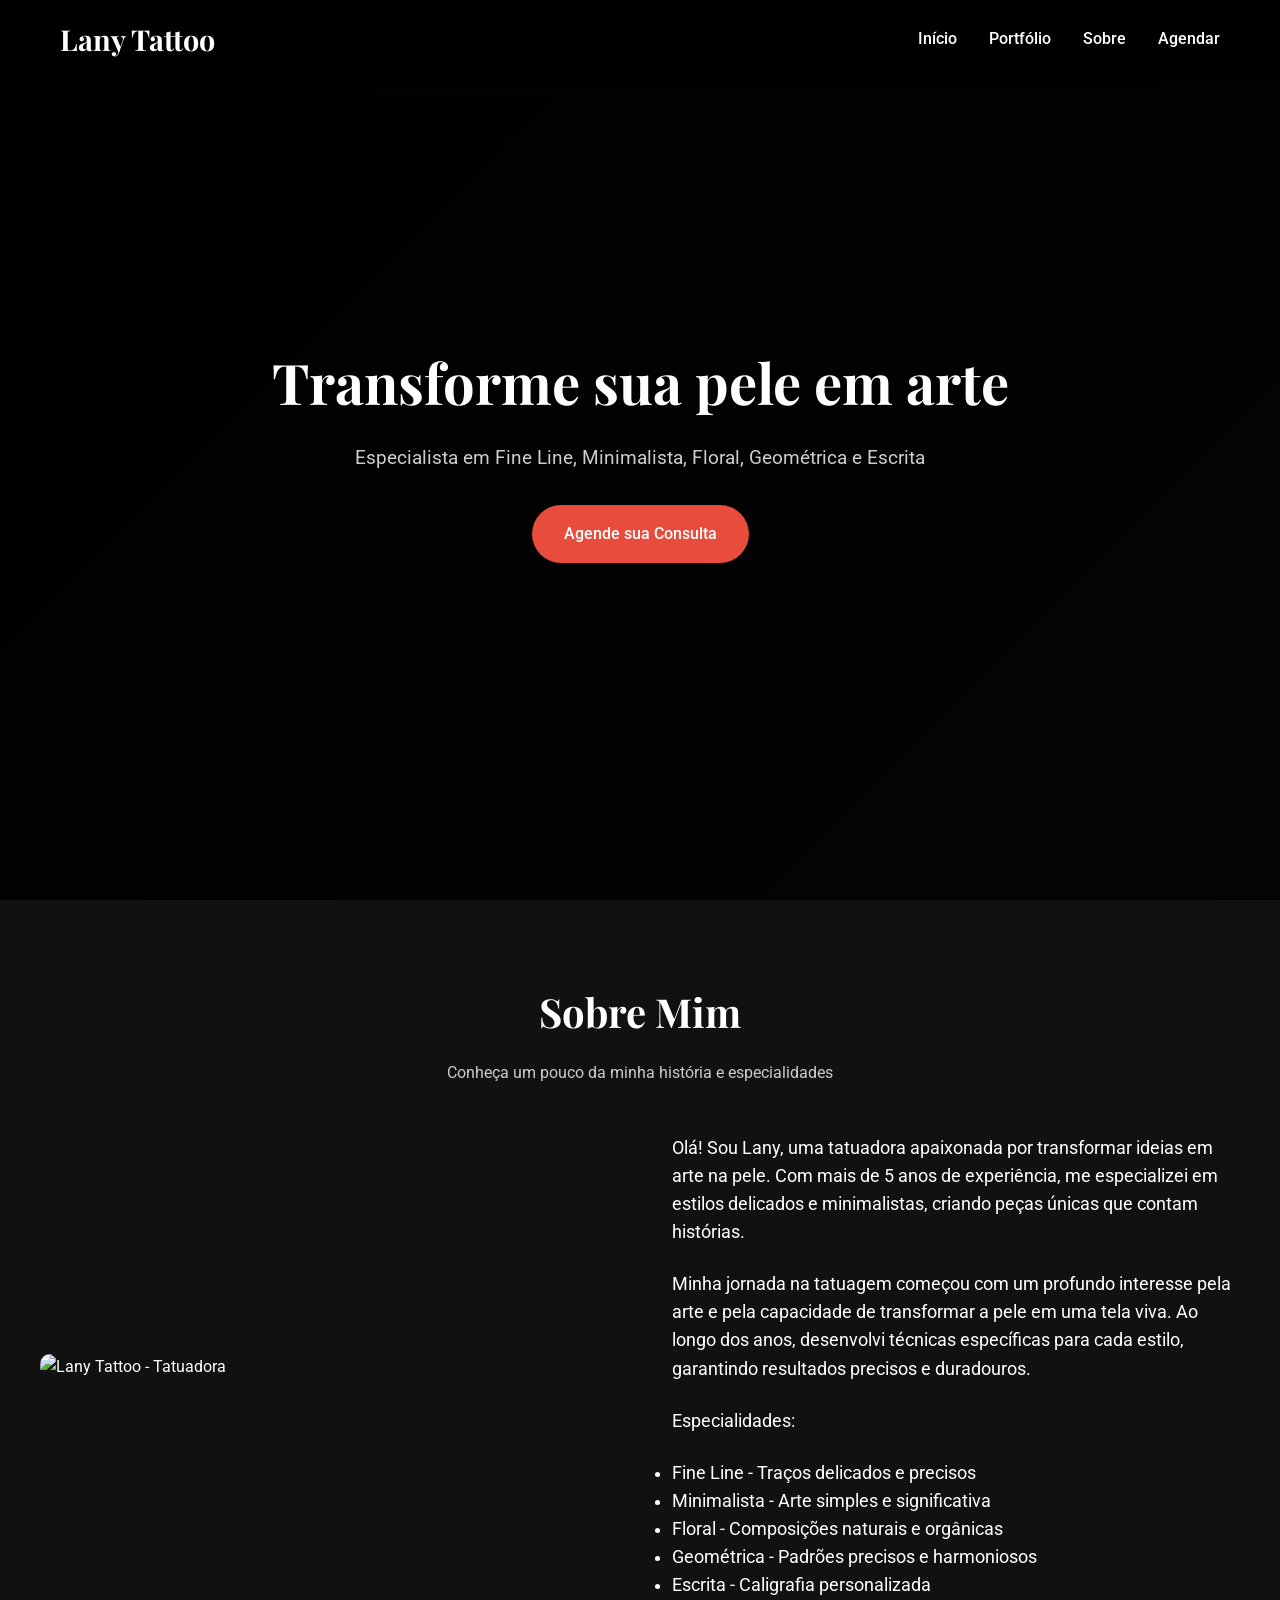
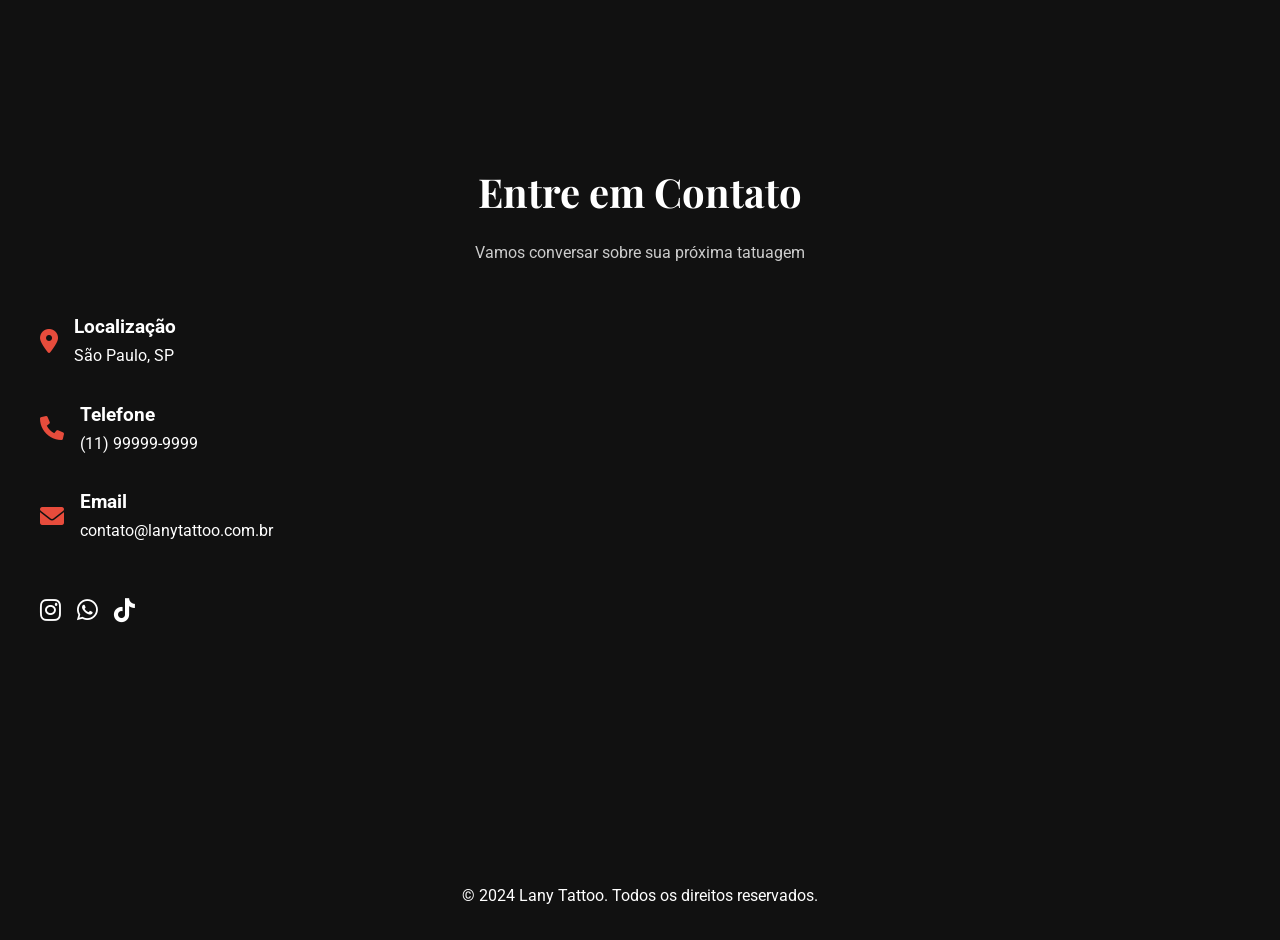
==== index.html @ 02d06cd1 "Commit inicial: Site profissional da tatuadora Lany" ====
<!DOCTYPE html>
<html lang="pt-BR">
<head>
    <meta charset="UTF-8">
    <meta name="viewport" content="width=device-width, initial-scale=1.0">
    <meta name="description" content="Lany Tattoo - Tatuadora profissional em São Paulo, especializada em Fine Line, Minimalista, Floral, Geométrica e Escrita.">
    <meta name="keywords" content="tatuagem, tatuadora, fine line, minimalista, floral, geométrica, escrita, São Paulo">
    <meta name="author" content="Lany Tattoo">
    <meta property="og:title" content="Lany Tattoo - Tatuadora Profissional">
    <meta property="og:description" content="Conheça o trabalho da Lany Tattoo, especializada em Fine Line, Minimalista, Floral, Geométrica e Escrita em São Paulo.">
    <meta property="og:image" content="https://images.unsplash.com/photo-1611501275019-9b5cda994e8d?auto=format&fit=crop&w=1200">
    <meta property="og:url" content="https://lanytattoo.com.br">
    <title>Lany Tattoo - Tatuadora Profissional</title>
    <link rel="preconnect" href="https://fonts.googleapis.com">
    <link rel="preconnect" href="https://fonts.gstatic.com" crossorigin>
    <link href="https://fonts.googleapis.com/css2?family=Playfair+Display:wght@400;700&family=Roboto:wght@300;400;700&display=swap" rel="stylesheet">
    <link rel="stylesheet" href="https://cdnjs.cloudflare.com/ajax/libs/font-awesome/6.0.0/css/all.min.css">
    <link rel="stylesheet" href="styles.css">
</head>
<body>
    <nav class="navbar">
        <div class="nav-container">
            <a href="index.html" class="logo">Lany Tattoo</a>
            <ul class="nav-links">
                <li><a href="index.html">Início</a></li>
                <li><a href="portfolio.html">Portfólio</a></li>
                <li><a href="#sobre">Sobre</a></li>
                <li><a href="agendamento.html">Agendar</a></li>
            </ul>
            <button class="mobile-menu-btn">
                <i class="fas fa-bars"></i>
            </button>
        </div>
    </nav>

    <header class="hero">
        <div class="hero-content">
            <h1>Transforme sua pele em arte</h1>
            <p>Especialista em Fine Line, Minimalista, Floral, Geométrica e Escrita</p>
            <a href="agendamento.html" class="cta-button">Agende sua Consulta</a>
        </div>
    </header>

    <section id="sobre" class="about">
        <div class="section-title">
            <h2>Sobre Mim</h2>
            <p>Conheça um pouco da minha história e especialidades</p>
        </div>
        <div class="about-content">
            <div class="about-image">
                <img src="https://images.unsplash.com/photo-1611501275019-9b5cda994e8d?auto=format&fit=crop&w=800" 
                     alt="Lany Tattoo - Tatuadora" 
                     loading="lazy">
            </div>
            <div class="about-text">
                <p>Olá! Sou Lany, uma tatuadora apaixonada por transformar ideias em arte na pele. Com mais de 5 anos de experiência, me especializei em estilos delicados e minimalistas, criando peças únicas que contam histórias.</p>
                <p>Minha jornada na tatuagem começou com um profundo interesse pela arte e pela capacidade de transformar a pele em uma tela viva. Ao longo dos anos, desenvolvi técnicas específicas para cada estilo, garantindo resultados precisos e duradouros.</p>
                <p>Especialidades:</p>
                <ul>
                    <li>Fine Line - Traços delicados e precisos</li>
                    <li>Minimalista - Arte simples e significativa</li>
                    <li>Floral - Composições naturais e orgânicas</li>
                    <li>Geométrica - Padrões precisos e harmoniosos</li>
                    <li>Escrita - Caligrafia personalizada</li>
                </ul>
            </div>
        </div>
    </section>

    <section class="contact">
        <div class="section-title">
            <h2>Entre em Contato</h2>
            <p>Vamos conversar sobre sua próxima tatuagem</p>
        </div>
        <div class="contact-content">
            <div class="contact-info">
                <div class="contact-item">
                    <i class="fas fa-map-marker-alt"></i>
                    <div>
                        <h3>Localização</h3>
                        <p>São Paulo, SP</p>
                    </div>
                </div>
                <div class="contact-item">
                    <i class="fas fa-phone"></i>
                    <div>
                        <h3>Telefone</h3>
                        <p>(11) 99999-9999</p>
                    </div>
                </div>
                <div class="contact-item">
                    <i class="fas fa-envelope"></i>
                    <div>
                        <h3>Email</h3>
                        <p>contato@lanytattoo.com.br</p>
                    </div>
                </div>
                <div class="social-links">
                    <a href="#" target="_blank" rel="noopener noreferrer">
                        <i class="fab fa-instagram"></i>
                    </a>
                    <a href="#" target="_blank" rel="noopener noreferrer">
                        <i class="fab fa-whatsapp"></i>
                    </a>
                    <a href="#" target="_blank" rel="noopener noreferrer">
                        <i class="fab fa-tiktok"></i>
                    </a>
                </div>
            </div>
            <div class="contact-map">
                <iframe 
                    src="https://www.google.com/maps/embed?pb=!1m18!1m12!1m3!1d3657.197577494987!2d-46.6522777!3d-23.5505199!2m3!1f0!2f0!3f0!3m2!1i1024!2i768!4f13.1!3m3!1m2!1s0x0%3A0x0!2zMjPCsDMzJzAxLjkiUyA0NsKwMzknMDguMiJX!5e0!3m2!1spt-BR!2sbr!4v1625767890123!5m2!1spt-BR!2sbr" 
                    width="100%" 
                    height="450" 
                    style="border:0;" 
                    allowfullscreen="" 
                    loading="lazy">
                </iframe>
            </div>
        </div>
    </section>

    <footer>
        <div class="container">
            <p>&copy; 2024 Lany Tattoo. Todos os direitos reservados.</p>
        </div>
    </footer>

    <script src="script.js"></script>
</body>
</html>
---- styles.css ----
/* Variáveis CSS */
:root {
    --primary-color: #2c3e50;
    --secondary-color: #e74c3c;
    --text-color: #fff;
    --light-text: #ccc;
    --background: #000;
    --section-bg: #111;
    --transition: all 0.3s ease;
}

* {
    margin: 0;
    padding: 0;
    box-sizing: border-box;
}

html {
    scroll-behavior: smooth;
    -webkit-text-size-adjust: 100%;
}

body {
    font-family: 'Roboto', sans-serif;
    line-height: 1.6;
    color: var(--text-color);
    background: linear-gradient(135deg, #000000 0%, #1a1a1a 100%);
    min-height: 100vh;
}

.container {
    max-width: 1200px;
    margin: 0 auto;
    padding: 0 20px;
}

/* Navegação */
.navbar {
    position: fixed;
    top: 0;
    left: 0;
    width: 100%;
    background: rgba(0, 0, 0, 0.95);
    box-shadow: 0 2px 10px rgba(0, 0, 0, 0.3);
    z-index: 1000;
}

.nav-container {
    max-width: 1200px;
    margin: 0 auto;
    padding: 1rem 20px;
    display: flex;
    justify-content: space-between;
    align-items: center;
}

.logo {
    font-family: 'Playfair Display', serif;
    font-size: 1.8rem;
    color: var(--text-color);
    text-decoration: none;
    font-weight: 700;
}

.nav-links {
    display: flex;
    gap: 2rem;
    list-style: none;
}

.nav-links a {
    color: var(--text-color);
    text-decoration: none;
    font-weight: 500;
    transition: var(--transition);
    position: relative;
}

.nav-links a::after {
    content: '';
    position: absolute;
    bottom: -5px;
    left: 0;
    width: 0;
    height: 2px;
    background: var(--secondary-color);
    transition: var(--transition);
}

.nav-links a:hover::after {
    width: 100%;
}

.mobile-menu-btn {
    display: none;
    background: none;
    border: none;
    font-size: 1.5rem;
    color: var(--text-color);
    cursor: pointer;
}

/* Hero Section */
.hero {
    height: 100vh;
    background: linear-gradient(rgba(0, 0, 0, 0.7), rgba(0, 0, 0, 0.7)),
                url('https://images.unsplash.com/photo-1611501275019-9b5cda994e8d?auto=format&fit=crop&w=1200');
    background-size: cover;
    background-position: center;
    display: flex;
    align-items: center;
    justify-content: center;
    text-align: center;
    color: var(--text-color);
    padding: 0 20px;
}

.hero-content {
    max-width: 800px;
}

.hero h1 {
    font-family: 'Playfair Display', serif;
    font-size: 3.5rem;
    margin-bottom: 1rem;
}

.hero p {
    font-size: 1.2rem;
    margin-bottom: 2rem;
    color: var(--light-text);
}

/* Botões */
.cta-button {
    display: inline-block;
    padding: 1rem 2rem;
    background: var(--secondary-color);
    color: var(--text-color);
    text-decoration: none;
    border-radius: 30px;
    transition: var(--transition);
    font-weight: 500;
}

.cta-button:hover {
    background: #c0392b;
    transform: translateY(-2px);
}

/* Seções */
section {
    padding: 5rem 20px;
    background: var(--section-bg);
}

.section-title {
    text-align: center;
    margin-bottom: 3rem;
}

.section-title h2 {
    font-family: 'Playfair Display', serif;
    font-size: 2.5rem;
    color: var(--text-color);
    margin-bottom: 1rem;
}

.section-title p {
    color: var(--light-text);
    max-width: 600px;
    margin: 0 auto;
}

/* Sobre */
.about {
    background: var(--section-bg);
}

.about-content {
    max-width: 1200px;
    margin: 0 auto;
    display: grid;
    grid-template-columns: 1fr 1fr;
    gap: 4rem;
    align-items: center;
}

.about-image {
    position: relative;
    border-radius: 10px;
    overflow: hidden;
}

.about-image img {
    width: 100%;
    height: auto;
    display: block;
}

.about-text {
    font-size: 1.1rem;
    color: var(--text-color);
}

.about-text p {
    margin-bottom: 1.5rem;
}

/* Contato */
.contact {
    background: var(--section-bg);
}

.contact-content {
    max-width: 1200px;
    margin: 0 auto;
    display: grid;
    grid-template-columns: 1fr 1fr;
    gap: 4rem;
}

.contact-info {
    display: flex;
    flex-direction: column;
    gap: 2rem;
}

.contact-item {
    display: flex;
    align-items: center;
    gap: 1rem;
}

.contact-item i {
    font-size: 1.5rem;
    color: var(--secondary-color);
}

.social-links {
    display: flex;
    gap: 1rem;
    margin-top: 1rem;
}

.social-links a {
    color: var(--text-color);
    font-size: 1.5rem;
    transition: var(--transition);
}

.social-links a:hover {
    color: var(--secondary-color);
    transform: translateY(-3px);
}

/* Footer */
footer {
    background: var(--section-bg);
    color: var(--text-color);
    text-align: center;
    padding: 2rem 20px;
}

/* Responsividade */
@media (max-width: 768px) {
    .mobile-menu-btn {
        display: block;
    }

    .nav-links {
        position: fixed;
        top: 70px;
        left: 0;
        width: 100%;
        background: var(--section-bg);
        flex-direction: column;
        padding: 2rem;
        text-align: center;
        transform: translateY(-100%);
        opacity: 0;
        transition: var(--transition);
        box-shadow: 0 2px 10px rgba(0, 0, 0, 0.3);
    }

    .nav-links.active {
        transform: translateY(0);
        opacity: 1;
    }

    .hero h1 {
        font-size: 2.5rem;
    }

    .hero p {
        font-size: 1rem;
    }

    .about-content,
    .contact-content {
        grid-template-columns: 1fr;
        gap: 2rem;
    }

    .section-title h2 {
        font-size: 2rem;
    }
}

@media (max-width: 480px) {
    .hero h1 {
        font-size: 2rem;
    }

    .cta-button {
        padding: 0.8rem 1.5rem;
    }

    section {
        padding: 3rem 20px;
    }
}

/* Animações */
@keyframes fadeIn {
    from {
        opacity: 0;
        transform: translateY(20px);
    }
    to {
        opacity: 1;
        transform: translateY(0);
    }
}

.fade-in {
    animation: fadeIn 0.5s ease-out forwards;
}
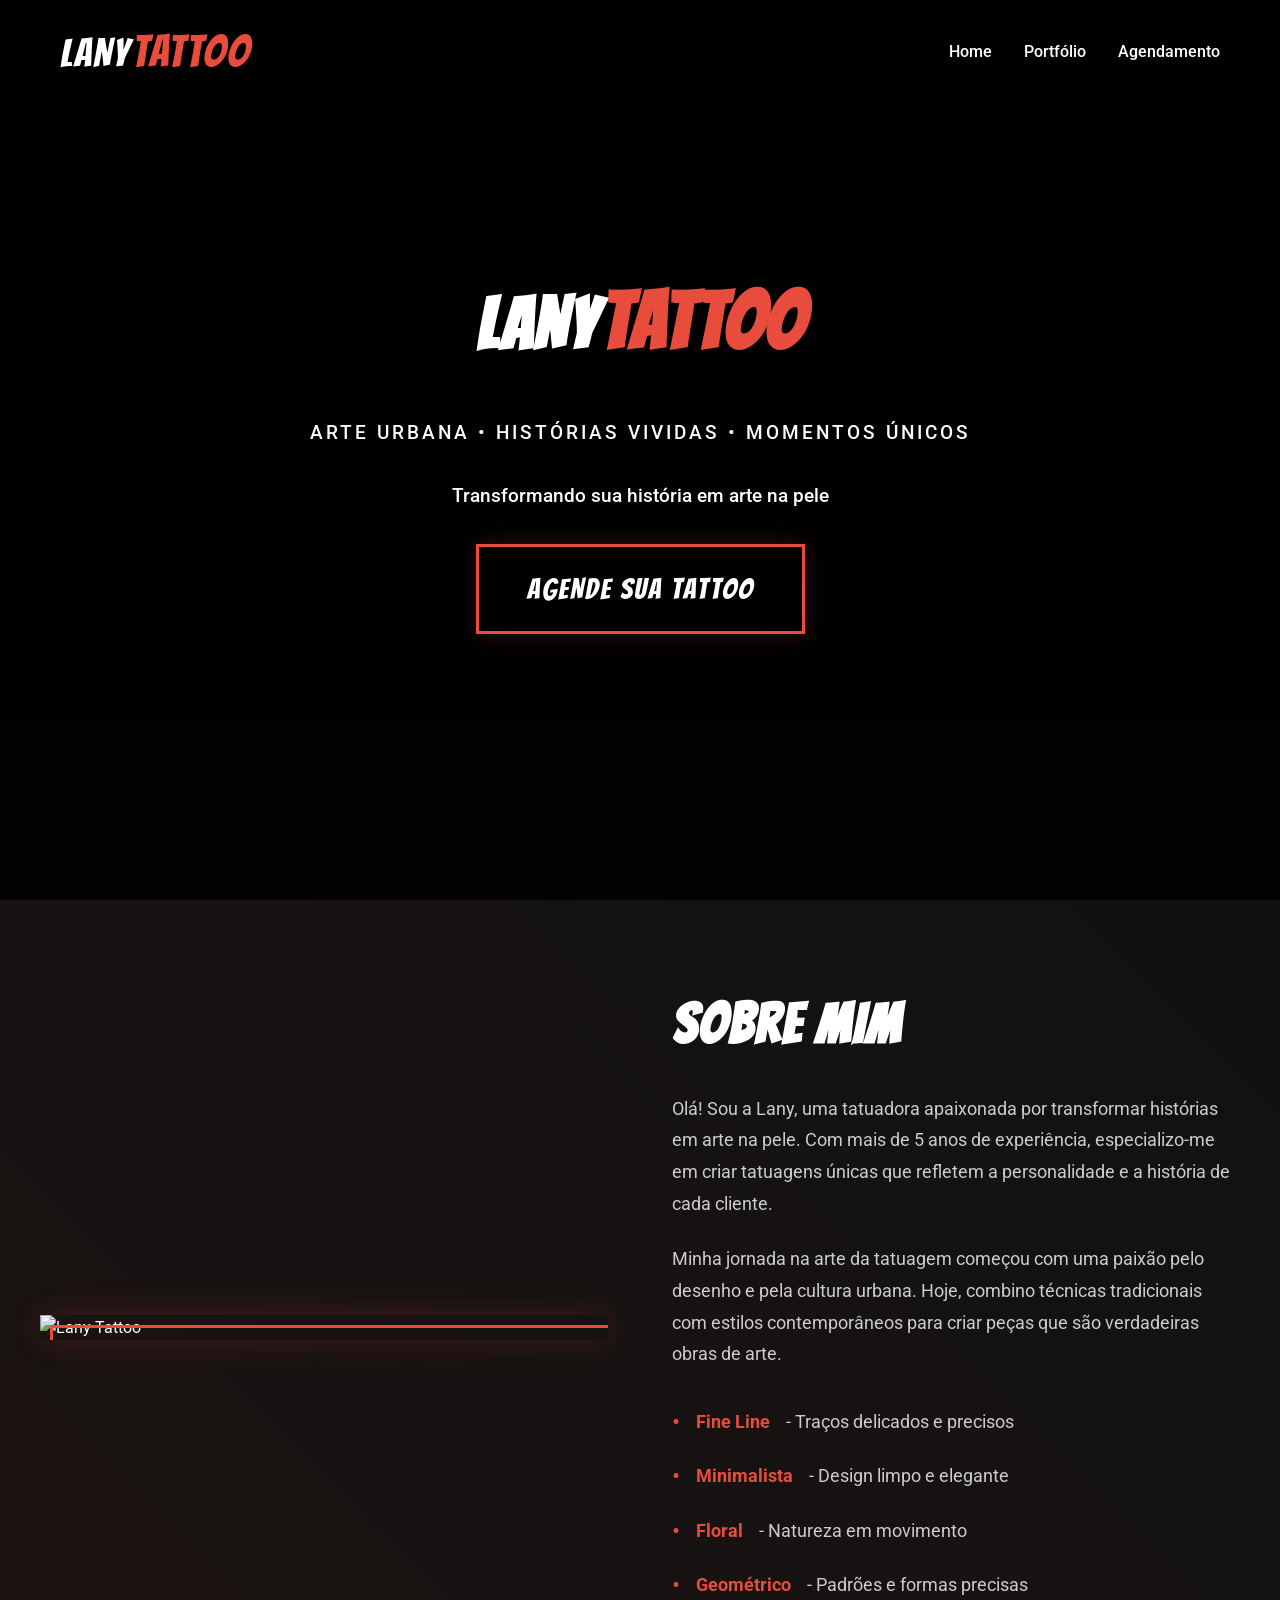
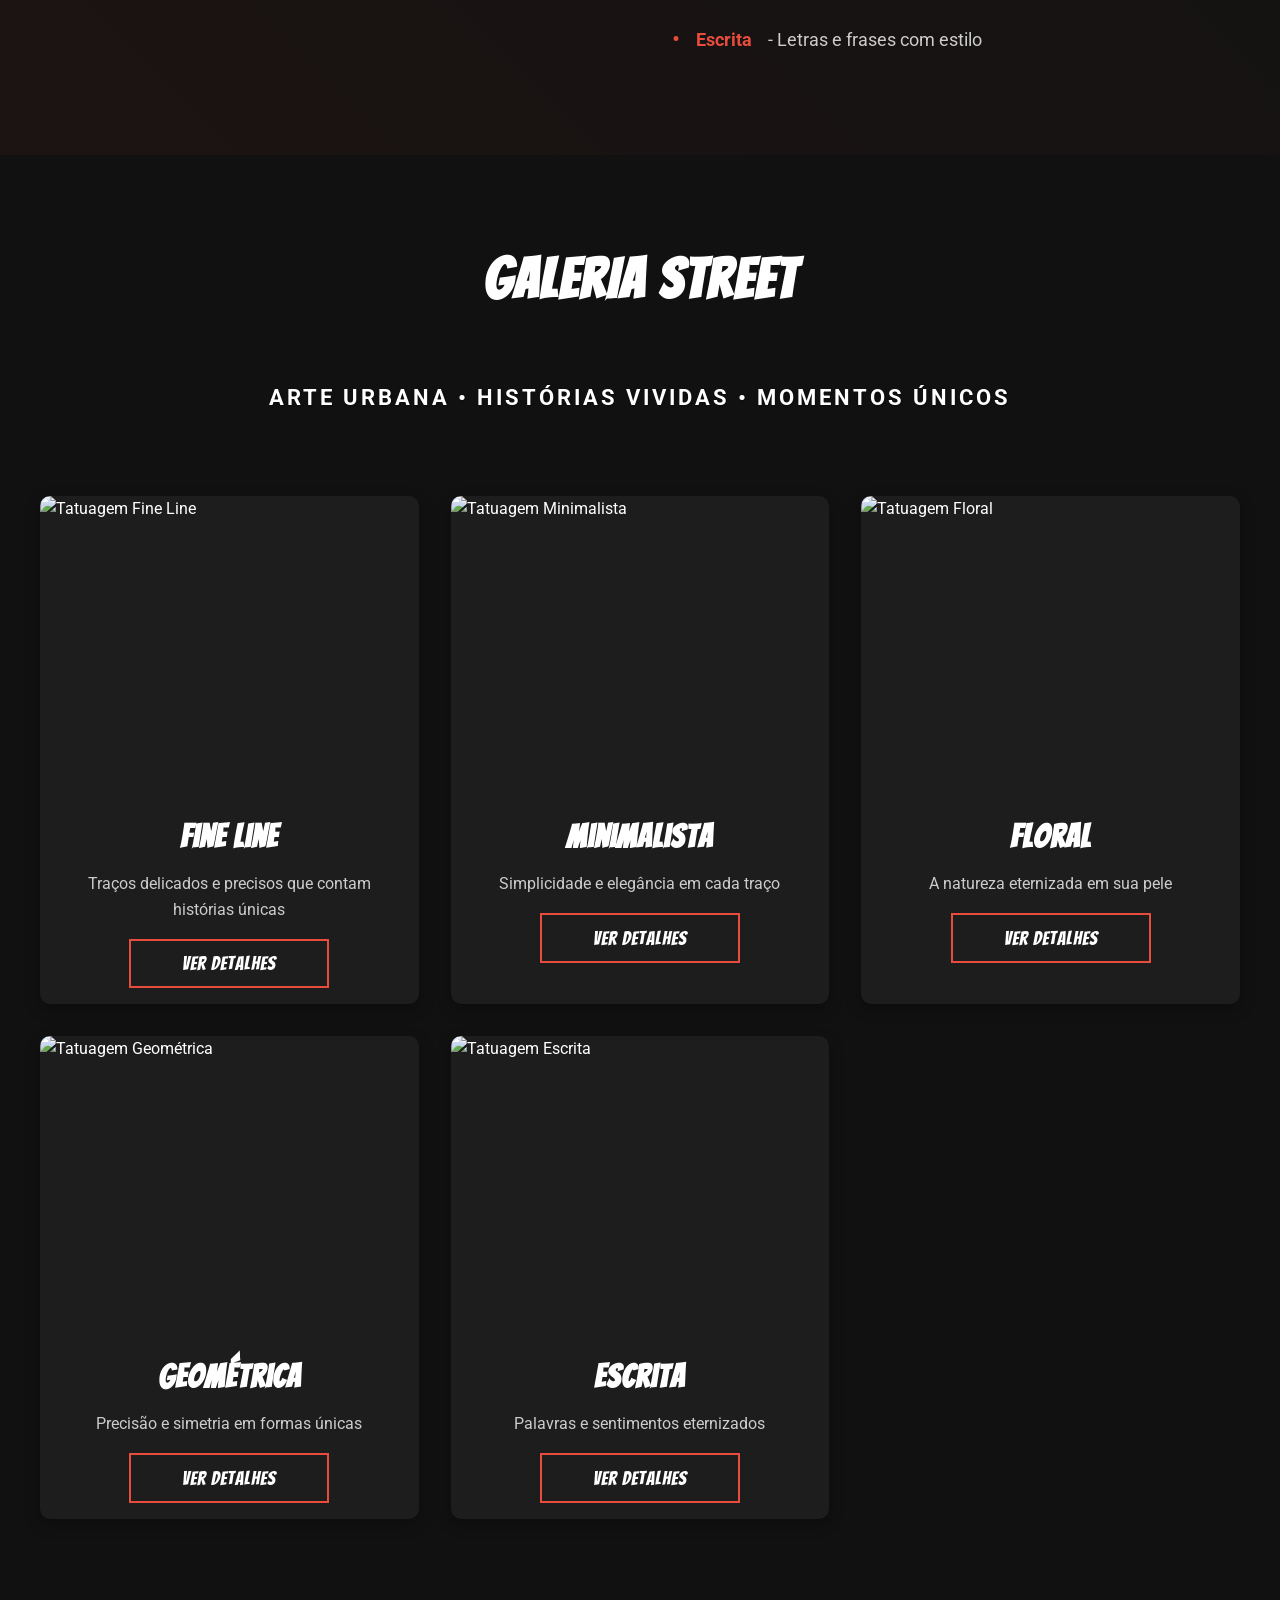
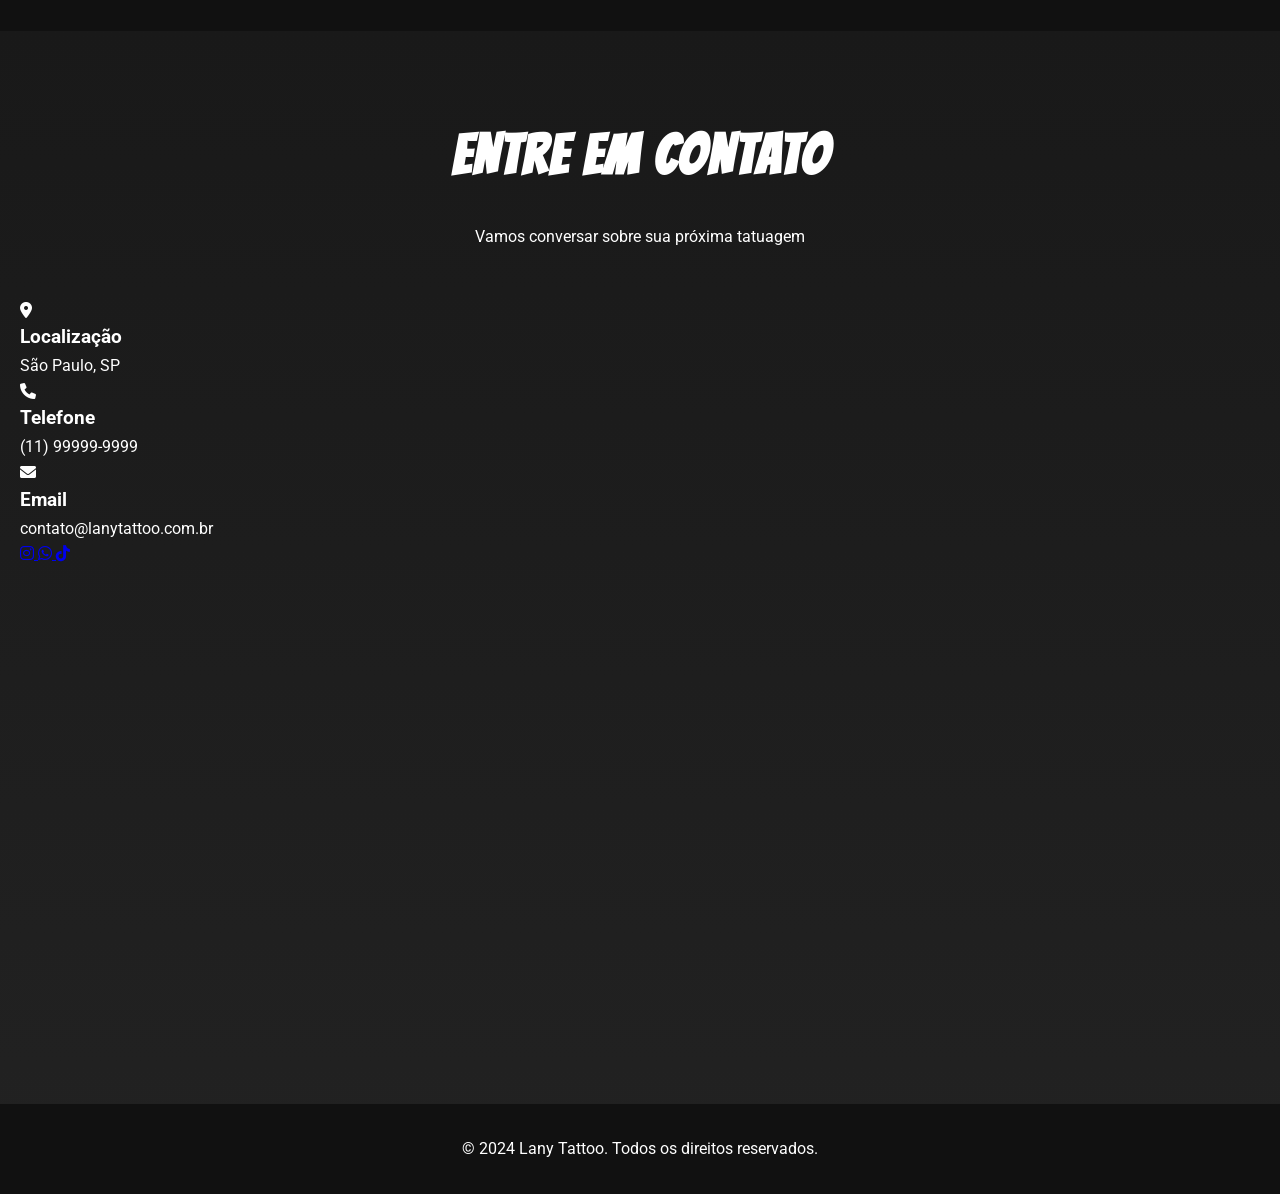
==== commit 6812d887: "feat: Melhorias na responsividade e otimização para dispositivos móveis" ====
--- a/index.html
+++ b/index.html
@@ -8,61 +8,293 @@
     <meta name="author" content="Lany Tattoo">
     <meta property="og:title" content="Lany Tattoo - Tatuadora Profissional">
     <meta property="og:description" content="Conheça o trabalho da Lany Tattoo, especializada em Fine Line, Minimalista, Floral, Geométrica e Escrita em São Paulo.">
-    <meta property="og:image" content="https://images.unsplash.com/photo-1611501275019-9b5cda994e8d?auto=format&fit=crop&w=1200">
+    <meta property="og:image" content="foto+lany.jpg">
     <meta property="og:url" content="https://lanytattoo.com.br">
-    <title>Lany Tattoo - Tatuadora Profissional</title>
-    <link rel="preconnect" href="https://fonts.googleapis.com">
-    <link rel="preconnect" href="https://fonts.gstatic.com" crossorigin>
-    <link href="https://fonts.googleapis.com/css2?family=Playfair+Display:wght@400;700&family=Roboto:wght@300;400;700&display=swap" rel="stylesheet">
+    <title>Lany Tattoo</title>
+    <link rel="stylesheet" href="styles.css">
+    <link href="https://fonts.googleapis.com/css2?family=Bangers&family=Roboto:wght@300;400;500;700&display=swap" rel="stylesheet">
     <link rel="stylesheet" href="https://cdnjs.cloudflare.com/ajax/libs/font-awesome/6.0.0/css/all.min.css">
-    <link rel="stylesheet" href="styles.css">
 </head>
 <body>
     <nav class="navbar">
         <div class="nav-container">
-            <a href="index.html" class="logo">Lany Tattoo</a>
-            <ul class="nav-links">
-                <li><a href="index.html">Início</a></li>
-                <li><a href="portfolio.html">Portfólio</a></li>
-                <li><a href="#sobre">Sobre</a></li>
-                <li><a href="agendamento.html">Agendar</a></li>
-            </ul>
+            <a href="index.html" class="logo">LANY<span>TATTOO</span></a>
             <button class="mobile-menu-btn">
                 <i class="fas fa-bars"></i>
             </button>
+            <ul class="nav-links">
+                <li><a href="index.html">Home</a></li>
+                <li><a href="portfolio.html">Portfólio</a></li>
+                <li><a href="agendamento.html">Agendamento</a></li>
+            </ul>
         </div>
     </nav>
 
-    <header class="hero">
+    <section class="hero">
         <div class="hero-content">
-            <h1>Transforme sua pele em arte</h1>
-            <p>Especialista em Fine Line, Minimalista, Floral, Geométrica e Escrita</p>
-            <a href="agendamento.html" class="cta-button">Agende sua Consulta</a>
-        </div>
-    </header>
-
-    <section id="sobre" class="about">
-        <div class="section-title">
-            <h2>Sobre Mim</h2>
-            <p>Conheça um pouco da minha história e especialidades</p>
-        </div>
+            <h1>LANY<span>TATTOO</span></h1>
+            <p class="tagline">ARTE URBANA • HISTÓRIAS VIVIDAS • MOMENTOS ÚNICOS</p>
+            <p>Transformando sua história em arte na pele</p>
+            <a href="agendamento.html" class="cta-button">AGENDE SUA TATTOO</a>
+        </div>
+    </section>
+
+    <section class="about">
         <div class="about-content">
             <div class="about-image">
-                <img src="https://images.unsplash.com/photo-1611501275019-9b5cda994e8d?auto=format&fit=crop&w=800" 
-                     alt="Lany Tattoo - Tatuadora" 
-                     loading="lazy">
+                <img src="images/header/foto-lany.jpg" alt="Lany Tattoo">
             </div>
             <div class="about-text">
-                <p>Olá! Sou Lany, uma tatuadora apaixonada por transformar ideias em arte na pele. Com mais de 5 anos de experiência, me especializei em estilos delicados e minimalistas, criando peças únicas que contam histórias.</p>
-                <p>Minha jornada na tatuagem começou com um profundo interesse pela arte e pela capacidade de transformar a pele em uma tela viva. Ao longo dos anos, desenvolvi técnicas específicas para cada estilo, garantindo resultados precisos e duradouros.</p>
-                <p>Especialidades:</p>
+                <h2>Sobre Mim</h2>
+                <p>Olá! Sou a Lany, uma tatuadora apaixonada por transformar histórias em arte na pele. Com mais de 5 anos de experiência, especializo-me em criar tatuagens únicas que refletem a personalidade e a história de cada cliente.</p>
+                <p>Minha jornada na arte da tatuagem começou com uma paixão pelo desenho e pela cultura urbana. Hoje, combino técnicas tradicionais com estilos contemporâneos para criar peças que são verdadeiras obras de arte.</p>
                 <ul>
-                    <li>Fine Line - Traços delicados e precisos</li>
-                    <li>Minimalista - Arte simples e significativa</li>
-                    <li>Floral - Composições naturais e orgânicas</li>
-                    <li>Geométrica - Padrões precisos e harmoniosos</li>
-                    <li>Escrita - Caligrafia personalizada</li>
+                    <li><strong>Fine Line</strong> - Traços delicados e precisos</li>
+                    <li><strong>Minimalista</strong> - Design limpo e elegante</li>
+                    <li><strong>Floral</strong> - Natureza em movimento</li>
+                    <li><strong>Geométrico</strong> - Padrões e formas precisas</li>
+                    <li><strong>Escrita</strong> - Letras e frases com estilo</li>
                 </ul>
+            </div>
+        </div>
+    </section>
+
+    <section class="photo-gallery">
+        <div class="section-title">
+            <h2>GALERIA STREET</h2>
+            <p class="tagline">ARTE URBANA • HISTÓRIAS VIVIDAS • MOMENTOS ÚNICOS</p>
+        </div>
+        <div class="gallery-container">
+            <div class="gallery-card">
+                <div class="card-image">
+                    <img src="images/header/IMG_1313.JPG" alt="Tatuagem Fine Line" loading="lazy">
+                </div>
+                <div class="card-content">
+                    <h3>Fine Line</h3>
+                    <p>Traços delicados e precisos que contam histórias únicas</p>
+                    <button class="details-btn" type="button" data-id="1" aria-label="Ver detalhes da tatuagem Fine Line">Ver Detalhes</button>
+                </div>
+                <div class="card-details">
+                    <button class="close-details" type="button" aria-label="Fechar detalhes">&times;</button>
+                    <div class="details-section">
+                        <h4>Informações Técnicas</h4>
+                        <ul>
+                            <li><i class="fas fa-clock" aria-hidden="true"></i> Duração: 2-3 horas</li>
+                            <li><i class="fas fa-ruler" aria-hidden="true"></i> Tamanho: 15cm</li>
+                            <li><i class="fas fa-map-marker-alt" aria-hidden="true"></i> Local: Braço</li>
+                            <li><i class="fas fa-paint-brush" aria-hidden="true"></i> Estilo: Fine Line</li>
+                        </ul>
+                    </div>
+                    <div class="details-section">
+                        <h4>Cuidados Pós-Tatuagem</h4>
+                        <ul>
+                            <li><i class="fas fa-shower" aria-hidden="true"></i> Lavar 3x ao dia com sabonete neutro</li>
+                            <li><i class="fas fa-sun" aria-hidden="true"></i> Evitar exposição solar por 30 dias</li>
+                            <li><i class="fas fa-swimming-pool" aria-hidden="true"></i> Não nadar por 15 dias</li>
+                            <li><i class="fas fa-hand" aria-hidden="true"></i> Não coçar ou arrancar casquinhas</li>
+                        </ul>
+                    </div>
+                    <div class="details-section">
+                        <h4>Processo de Cicatrização</h4>
+                        <ul>
+                            <li><i class="fas fa-calendar-day" aria-hidden="true"></i> Dias 1-3: Vermelhidão e inchaço</li>
+                            <li><i class="fas fa-calendar-week" aria-hidden="true"></i> Dias 4-7: Formação de casquinhas</li>
+                            <li><i class="fas fa-calendar-alt" aria-hidden="true"></i> Dias 8-14: Descamação</li>
+                            <li><i class="fas fa-calendar-check" aria-hidden="true"></i> Dias 15-30: Cicatrização completa</li>
+                        </ul>
+                    </div>
+                </div>
+            </div>
+            <div class="gallery-card">
+                <div class="card-image">
+                    <img src="images/header/IMG_5546.JPG" alt="Tatuagem Minimalista">
+                </div>
+                <div class="card-content">
+                    <h3>Minimalista</h3>
+                    <p>Simplicidade e elegância em cada traço</p>
+                    <button class="details-btn" data-id="2">Ver Detalhes</button>
+                </div>
+                <div class="card-details">
+                    <button class="close-details">&times;</button>
+                    <div class="details-section">
+                        <h4>Informações Técnicas</h4>
+                        <ul>
+                            <li><i class="fas fa-clock"></i> Duração: 1-2 horas</li>
+                            <li><i class="fas fa-ruler"></i> Tamanho: 10cm</li>
+                            <li><i class="fas fa-map-marker-alt"></i> Local: Pulso</li>
+                            <li><i class="fas fa-paint-brush"></i> Estilo: Minimalista</li>
+                        </ul>
+                    </div>
+                    <div class="details-section">
+                        <h4>Cuidados Pós-Tatuagem</h4>
+                        <ul>
+                            <li><i class="fas fa-shower"></i> Lavar 3x ao dia com sabonete neutro</li>
+                            <li><i class="fas fa-sun"></i> Evitar exposição solar por 30 dias</li>
+                            <li><i class="fas fa-swimming-pool"></i> Não nadar por 15 dias</li>
+                            <li><i class="fas fa-hand"></i> Não coçar ou arrancar casquinhas</li>
+                        </ul>
+                    </div>
+                    <div class="details-section">
+                        <h4>Processo de Cicatrização</h4>
+                        <ul>
+                            <li><i class="fas fa-calendar-day"></i> Dias 1-3: Vermelhidão e inchaço</li>
+                            <li><i class="fas fa-calendar-week"></i> Dias 4-7: Formação de casquinhas</li>
+                            <li><i class="fas fa-calendar-alt"></i> Dias 8-14: Descamação</li>
+                            <li><i class="fas fa-calendar-check"></i> Dias 15-30: Cicatrização completa</li>
+                        </ul>
+                    </div>
+                </div>
+            </div>
+            <div class="gallery-card">
+                <div class="card-image">
+                    <img src="images/header/IMG_9864.JPG" alt="Tatuagem Floral">
+                </div>
+                <div class="card-content">
+                    <h3>Floral</h3>
+                    <p>A natureza eternizada em sua pele</p>
+                    <button class="details-btn" data-id="3">Ver Detalhes</button>
+                </div>
+                <div class="card-details">
+                    <button class="close-details">&times;</button>
+                    <div class="details-section">
+                        <h4>Informações Técnicas</h4>
+                        <ul>
+                            <li><i class="fas fa-clock"></i> Duração: 3-4 horas</li>
+                            <li><i class="fas fa-ruler"></i> Tamanho: 20cm</li>
+                            <li><i class="fas fa-map-marker-alt"></i> Local: Costela</li>
+                            <li><i class="fas fa-paint-brush"></i> Estilo: Floral</li>
+                        </ul>
+                    </div>
+                    <div class="details-section">
+                        <h4>Cuidados Pós-Tatuagem</h4>
+                        <ul>
+                            <li><i class="fas fa-shower"></i> Lavar 3x ao dia com sabonete neutro</li>
+                            <li><i class="fas fa-sun"></i> Evitar exposição solar por 30 dias</li>
+                            <li><i class="fas fa-swimming-pool"></i> Não nadar por 15 dias</li>
+                            <li><i class="fas fa-hand"></i> Não coçar ou arrancar casquinhas</li>
+                        </ul>
+                    </div>
+                    <div class="details-section">
+                        <h4>Processo de Cicatrização</h4>
+                        <ul>
+                            <li><i class="fas fa-calendar-day"></i> Dias 1-3: Vermelhidão e inchaço</li>
+                            <li><i class="fas fa-calendar-week"></i> Dias 4-7: Formação de casquinhas</li>
+                            <li><i class="fas fa-calendar-alt"></i> Dias 8-14: Descamação</li>
+                            <li><i class="fas fa-calendar-check"></i> Dias 15-30: Cicatrização completa</li>
+                        </ul>
+                    </div>
+                </div>
+            </div>
+            <div class="gallery-card">
+                <div class="card-image">
+                    <img src="images/header/IMG_5506.JPG" alt="Tatuagem Geométrica">
+                </div>
+                <div class="card-content">
+                    <h3>Geométrica</h3>
+                    <p>Precisão e simetria em formas únicas</p>
+                    <button class="details-btn" data-id="4">Ver Detalhes</button>
+                </div>
+                <div class="card-details">
+                    <button class="close-details">&times;</button>
+                    <div class="details-section">
+                        <h4>Informações Técnicas</h4>
+                        <ul>
+                            <li><i class="fas fa-clock"></i> Duração: 2-3 horas</li>
+                            <li><i class="fas fa-ruler"></i> Tamanho: 12cm</li>
+                            <li><i class="fas fa-map-marker-alt"></i> Local: Antebraço</li>
+                            <li><i class="fas fa-paint-brush"></i> Estilo: Geométrico</li>
+                        </ul>
+                    </div>
+                    <div class="details-section">
+                        <h4>Cuidados Pós-Tatuagem</h4>
+                        <ul>
+                            <li><i class="fas fa-shower"></i> Lavar 3x ao dia com sabonete neutro</li>
+                            <li><i class="fas fa-sun"></i> Evitar exposição solar por 30 dias</li>
+                            <li><i class="fas fa-swimming-pool"></i> Não nadar por 15 dias</li>
+                            <li><i class="fas fa-hand"></i> Não coçar ou arrancar casquinhas</li>
+                        </ul>
+                    </div>
+                    <div class="details-section">
+                        <h4>Processo de Cicatrização</h4>
+                        <ul>
+                            <li><i class="fas fa-calendar-day"></i> Dias 1-3: Vermelhidão e inchaço</li>
+                            <li><i class="fas fa-calendar-week"></i> Dias 4-7: Formação de casquinhas</li>
+                            <li><i class="fas fa-calendar-alt"></i> Dias 8-14: Descamação</li>
+                            <li><i class="fas fa-calendar-check"></i> Dias 15-30: Cicatrização completa</li>
+                        </ul>
+                    </div>
+                </div>
+            </div>
+            <div class="gallery-card">
+                <div class="card-image">
+                    <img src="images/header/IMG_5028.JPG" alt="Tatuagem Escrita">
+                </div>
+                <div class="card-content">
+                    <h3>Escrita</h3>
+                    <p>Palavras e sentimentos eternizados</p>
+                    <button class="details-btn" data-id="5">Ver Detalhes</button>
+                </div>
+                <div class="card-details">
+                    <button class="close-details">&times;</button>
+                    <div class="details-section">
+                        <h4>Informações Técnicas</h4>
+                        <ul>
+                            <li><i class="fas fa-clock"></i> Duração: 1-2 horas</li>
+                            <li><i class="fas fa-ruler"></i> Tamanho: 8cm</li>
+                            <li><i class="fas fa-map-marker-alt"></i> Local: Pulso</li>
+                            <li><i class="fas fa-paint-brush"></i> Estilo: Escrita</li>
+                        </ul>
+                    </div>
+                    <div class="details-section">
+                        <h4>Cuidados Pós-Tatuagem</h4>
+                        <ul>
+                            <li><i class="fas fa-shower"></i> Lavar 3x ao dia com sabonete neutro</li>
+                            <li><i class="fas fa-sun"></i> Evitar exposição solar por 30 dias</li>
+                            <li><i class="fas fa-swimming-pool"></i> Não nadar por 15 dias</li>
+                            <li><i class="fas fa-hand"></i> Não coçar ou arrancar casquinhas</li>
+                        </ul>
+                    </div>
+                    <div class="details-section">
+                        <h4>Processo de Cicatrização</h4>
+                        <ul>
+                            <li><i class="fas fa-calendar-day"></i> Dias 1-3: Vermelhidão e inchaço</li>
+                            <li><i class="fas fa-calendar-week"></i> Dias 4-7: Formação de casquinhas</li>
+                            <li><i class="fas fa-calendar-alt"></i> Dias 8-14: Descamação</li>
+                            <li><i class="fas fa-calendar-check"></i> Dias 15-30: Cicatrização completa</li>
+                        </ul>
+                    </div>
+                </div>
+            </div>
+        </div>
+
+        <!-- Modal de Detalhes -->
+        <div class="gallery-modal" id="galleryModal">
+            <div class="modal-content">
+                <span class="close-modal">&times;</span>
+                <div class="modal-image">
+                    <img src="" alt="Detalhe da Tatuagem">
+                </div>
+                <div class="modal-info">
+                    <h3></h3>
+                    <p class="modal-description"></p>
+                    <div class="modal-details">
+                        <div class="detail-item">
+                            <i class="fas fa-clock"></i>
+                            <span>Duração: </span>
+                            <strong></strong>
+                        </div>
+                        <div class="detail-item">
+                            <i class="fas fa-ruler"></i>
+                            <span>Tamanho: </span>
+                            <strong></strong>
+                        </div>
+                        <div class="detail-item">
+                            <i class="fas fa-map-marker-alt"></i>
+                            <span>Local: </span>
+                            <strong></strong>
+                        </div>
+                    </div>
+                </div>
             </div>
         </div>
     </section>
--- a/styles.css
+++ b/styles.css
@@ -18,14 +18,19 @@
 html {
     scroll-behavior: smooth;
     -webkit-text-size-adjust: 100%;
+    overflow-x: hidden;
+    width: 100%;
+    position: relative;
 }
 
 body {
     font-family: 'Roboto', sans-serif;
     line-height: 1.6;
     color: var(--text-color);
-    background: linear-gradient(135deg, #000000 0%, #1a1a1a 100%);
-    min-height: 100vh;
+    background: linear-gradient(to bottom, var(--background), #222);
+    overflow-x: hidden;
+    width: 100%;
+    position: relative;
 }
 
 .container {
@@ -55,11 +60,44 @@
 }
 
 .logo {
-    font-family: 'Playfair Display', serif;
-    font-size: 1.8rem;
+    font-family: 'Bangers', cursive;
+    font-size: 2.5rem;
     color: var(--text-color);
     text-decoration: none;
-    font-weight: 700;
+    letter-spacing: 2px;
+    text-transform: uppercase;
+    position: relative;
+    text-shadow: 2px 2px 4px rgba(0, 0, 0, 0.3);
+    transition: var(--transition);
+}
+
+.logo::before {
+    content: '';
+    position: absolute;
+    bottom: -5px;
+    left: 0;
+    width: 100%;
+    height: 3px;
+    background: var(--secondary-color);
+    transform: scaleX(0);
+    transform-origin: right;
+    transition: transform 0.3s ease;
+}
+
+.logo:hover {
+    color: var(--secondary-color);
+    transform: translateY(-2px);
+}
+
+.logo:hover::before {
+    transform: scaleX(1);
+    transform-origin: left;
+}
+
+.logo span {
+    color: var(--secondary-color);
+    font-size: 2.8rem;
+    margin-left: 2px;
 }
 
 .nav-links {
@@ -104,7 +142,7 @@
 .hero {
     height: 100vh;
     background: linear-gradient(rgba(0, 0, 0, 0.7), rgba(0, 0, 0, 0.7)),
-                url('https://images.unsplash.com/photo-1611501275019-9b5cda994e8d?auto=format&fit=crop&w=1200');
+                url('images/header/foto+lany.jpg');
     background-size: cover;
     background-position: center;
     display: flex;
@@ -120,61 +158,199 @@
 }
 
 .hero h1 {
-    font-family: 'Playfair Display', serif;
-    font-size: 3.5rem;
+    font-family: 'Bangers', cursive;
+    font-size: 4.5rem;
     margin-bottom: 1rem;
+    letter-spacing: 2px;
+    text-transform: uppercase;
+    text-shadow: 2px 2px 4px rgba(0, 0, 0, 0.3);
+    position: relative;
+}
+
+.hero h1 span {
+    color: var(--secondary-color);
+    font-size: 5rem;
+    margin-left: 2px;
+}
+
+.hero h1::before {
+    content: '';
+    position: absolute;
+    bottom: -10px;
+    left: 50%;
+    transform: translateX(-50%);
+    width: 80%;
+    height: 3px;
+    background: var(--secondary-color);
+    transform: scaleX(0);
+    transform-origin: center;
+    transition: transform 0.3s ease;
+}
+
+.hero h1:hover::before {
+    transform: translateX(-50%) scaleX(1);
 }
 
 .hero p {
     font-size: 1.2rem;
     margin-bottom: 2rem;
-    color: var(--light-text);
+    color: #ffffff;
+    text-shadow: 2px 2px 4px rgba(0, 0, 0, 0.5);
+    font-weight: 500;
+}
+
+.tagline {
+    font-family: 'Roboto', sans-serif;
+    font-size: 1.4rem;
+    font-weight: 700;
+    letter-spacing: 3px;
+    text-transform: uppercase;
+    color: var(--text-color);
+    margin: 2rem 0;
+    text-shadow: 1px 1px 2px rgba(0, 0, 0, 0.3);
+    animation: glow 2s ease-in-out infinite alternate;
+}
+
+@keyframes glow {
+    from {
+        text-shadow: 0 0 5px var(--secondary-color),
+                     0 0 10px var(--secondary-color),
+                     0 0 15px var(--secondary-color);
+    }
+    to {
+        text-shadow: 0 0 10px var(--secondary-color),
+                     0 0 20px var(--secondary-color),
+                     0 0 30px var(--secondary-color);
+    }
 }
 
 /* Botões */
 .cta-button {
     display: inline-block;
-    padding: 1rem 2rem;
+    padding: 1.2rem 3rem;
+    background: transparent;
+    color: var(--text-color);
+    text-decoration: none;
+    font-family: 'Bangers', cursive;
+    font-size: 1.8rem;
+    letter-spacing: 2px;
+    text-transform: uppercase;
+    border: 3px solid var(--secondary-color);
+    border-radius: 0;
+    position: relative;
+    overflow: hidden;
+    transition: all 0.3s ease;
+    box-shadow: 0 0 20px rgba(231, 76, 60, 0.2);
+}
+
+.cta-button::before {
+    content: '';
+    position: absolute;
+    top: 0;
+    left: -100%;
+    width: 100%;
+    height: 100%;
     background: var(--secondary-color);
-    color: var(--text-color);
-    text-decoration: none;
-    border-radius: 30px;
-    transition: var(--transition);
-    font-weight: 500;
+    transition: all 0.5s ease;
+    z-index: -1;
 }
 
 .cta-button:hover {
-    background: #c0392b;
-    transform: translateY(-2px);
+    color: var(--text-color);
+    transform: translateY(-3px);
+    box-shadow: 0 5px 25px rgba(231, 76, 60, 0.4);
+}
+
+.cta-button:hover::before {
+    left: 0;
+}
+
+.cta-button::after {
+    content: '';
+    position: absolute;
+    top: -2px;
+    left: -2px;
+    right: -2px;
+    bottom: -2px;
+    border: 2px solid var(--secondary-color);
+    opacity: 0;
+    transition: all 0.3s ease;
+}
+
+.cta-button:hover::after {
+    opacity: 1;
+    transform: scale(1.05);
 }
 
 /* Seções */
 section {
     padding: 5rem 20px;
-    background: var(--section-bg);
 }
 
 .section-title {
     text-align: center;
     margin-bottom: 3rem;
+    max-width: 800px;
+    margin-left: auto;
+    margin-right: auto;
 }
 
 .section-title h2 {
-    font-family: 'Playfair Display', serif;
-    font-size: 2.5rem;
-    color: var(--text-color);
-    margin-bottom: 1rem;
-}
-
-.section-title p {
-    color: var(--light-text);
-    max-width: 600px;
-    margin: 0 auto;
+    font-family: 'Bangers', cursive;
+    font-size: 3.5rem;
+    color: var(--text-color);
+    margin-bottom: 1.5rem;
+    letter-spacing: 2px;
+    text-transform: uppercase;
+    position: relative;
+    display: inline-block;
+}
+
+.section-title h2::after {
+    content: '';
+    position: absolute;
+    bottom: -10px;
+    left: 0;
+    width: 60%;
+    height: 3px;
+    background: var(--secondary-color);
+    transform: scaleX(0);
+    transform-origin: left;
+    transition: transform 0.3s ease;
+}
+
+.section-title h2:hover::after {
+    transform: scaleX(1);
+}
+
+.section-title .tagline {
+    font-family: 'Roboto', sans-serif;
+    font-size: 1.4rem;
+    font-weight: 700;
+    letter-spacing: 3px;
+    text-transform: uppercase;
+    color: var(--text-color);
+    margin: 2rem 0;
+    text-shadow: 1px 1px 2px rgba(0, 0, 0, 0.3);
+    animation: glow 2s ease-in-out infinite alternate;
 }
 
 /* Sobre */
 .about {
     background: var(--section-bg);
+    position: relative;
+    overflow: hidden;
+}
+
+.about::before {
+    content: '';
+    position: absolute;
+    top: 0;
+    left: 0;
+    width: 100%;
+    height: 100%;
+    background: linear-gradient(45deg, rgba(231, 76, 60, 0.05) 0%, rgba(231, 76, 60, 0) 100%);
+    z-index: 1;
 }
 
 .about-content {
@@ -184,74 +360,225 @@
     grid-template-columns: 1fr 1fr;
     gap: 4rem;
     align-items: center;
+    position: relative;
+    z-index: 2;
 }
 
 .about-image {
     position: relative;
-    border-radius: 10px;
+    border-radius: 0;
     overflow: hidden;
+    box-shadow: 0 0 30px rgba(231, 76, 60, 0.2);
+}
+
+.about-image::before {
+    content: '';
+    position: absolute;
+    top: 0;
+    left: 0;
+    width: 100%;
+    height: 100%;
+    border: 3px solid var(--secondary-color);
+    z-index: 2;
+    transform: translate(10px, 10px);
 }
 
 .about-image img {
     width: 100%;
     height: auto;
-    display: block;
+    transition: transform 0.5s ease;
+    filter: grayscale(20%);
+}
+
+.about-image:hover img {
+    transform: scale(1.05);
+    filter: grayscale(0%);
 }
 
 .about-text {
     font-size: 1.1rem;
-    color: var(--text-color);
+}
+
+.about-text h2 {
+    font-family: 'Bangers', cursive;
+    font-size: 3.5rem;
+    margin-bottom: 1.5rem;
+    letter-spacing: 2px;
+    text-transform: uppercase;
+    color: var(--text-color);
+    position: relative;
+    display: inline-block;
+}
+
+.about-text h2::after {
+    content: '';
+    position: absolute;
+    bottom: -10px;
+    left: 0;
+    width: 60%;
+    height: 3px;
+    background: var(--secondary-color);
+    transform: scaleX(0);
+    transform-origin: left;
+    transition: transform 0.3s ease;
+}
+
+.about-text h2:hover::after {
+    transform: scaleX(1);
 }
 
 .about-text p {
     margin-bottom: 1.5rem;
-}
-
-/* Contato */
-.contact {
-    background: var(--section-bg);
-}
-
-.contact-content {
-    max-width: 1200px;
-    margin: 0 auto;
-    display: grid;
-    grid-template-columns: 1fr 1fr;
-    gap: 4rem;
-}
-
-.contact-info {
-    display: flex;
-    flex-direction: column;
-    gap: 2rem;
-}
-
-.contact-item {
+    line-height: 1.8;
+    font-size: 1.1rem;
+    color: var(--light-text);
+}
+
+.about-text strong {
+    color: var(--secondary-color);
+    font-weight: 700;
+}
+
+.about-text ul {
+    list-style: none;
+    margin-top: 2rem;
+}
+
+.about-text ul li {
+    margin-bottom: 1rem;
     display: flex;
     align-items: center;
     gap: 1rem;
-}
-
-.contact-item i {
+    font-size: 1.1rem;
+    color: var(--light-text);
+}
+
+.about-text ul li::before {
+    content: '•';
+    color: var(--secondary-color);
     font-size: 1.5rem;
-    color: var(--secondary-color);
-}
-
-.social-links {
+}
+
+/* Carrossel de Fotos */
+.photo-carousel {
+    background: var(--section-bg);
+    padding: 5rem 20px;
+    overflow: hidden;
+}
+
+.carousel-container {
+    max-width: 1000px;
+    margin: 0 auto;
+    position: relative;
+    padding: 0 60px;
+    overflow: hidden;
+}
+
+.carousel-wrapper {
     display: flex;
-    gap: 1rem;
-    margin-top: 1rem;
-}
-
-.social-links a {
+    transition: transform 0.5s ease;
+    width: 100%;
+    position: relative;
+}
+
+.carousel-slide {
+    flex: 0 0 100%;
+    position: relative;
+    border-radius: 0;
+    overflow: hidden;
+    box-shadow: 0 5px 25px rgba(0, 0, 0, 0.3);
+    transition: all 0.5s ease;
+    opacity: 0;
+    visibility: hidden;
+    position: absolute;
+    width: 100%;
+    left: 0;
+    top: 0;
+}
+
+.carousel-slide.active {
+    opacity: 1;
+    visibility: visible;
+    position: relative;
+    z-index: 1;
+}
+
+.carousel-slide img {
+    width: 100%;
+    height: 600px;
+    object-fit: cover;
+    transition: transform 0.5s ease;
+    filter: grayscale(20%);
+}
+
+.carousel-slide:hover img {
+    transform: scale(1.05);
+    filter: grayscale(0%);
+}
+
+.carousel-btn {
+    position: absolute;
+    top: 50%;
+    transform: translateY(-50%);
+    width: 50px;
+    height: 50px;
+    border-radius: 50%;
+    background: var(--secondary-color);
+    border: none;
     color: var(--text-color);
     font-size: 1.5rem;
+    cursor: pointer;
     transition: var(--transition);
-}
-
-.social-links a:hover {
-    color: var(--secondary-color);
-    transform: translateY(-3px);
+    z-index: 10;
+    box-shadow: 0 0 20px rgba(0, 0, 0, 0.3);
+    display: flex;
+    align-items: center;
+    justify-content: center;
+}
+
+.carousel-btn:hover {
+    background: #c0392b;
+    transform: translateY(-50%) scale(1.1);
+    box-shadow: 0 0 30px rgba(231, 76, 60, 0.4);
+}
+
+.carousel-btn.prev {
+    left: 10px;
+}
+
+.carousel-btn.next {
+    right: 10px;
+}
+
+.carousel-dots {
+    display: flex;
+    justify-content: center;
+    gap: 15px;
+    margin-top: 30px;
+    z-index: 10;
+    position: relative;
+}
+
+.dot {
+    width: 12px;
+    height: 12px;
+    border-radius: 50%;
+    background: var(--light-text);
+    opacity: 0.5;
+    cursor: pointer;
+    transition: var(--transition);
+    border: 2px solid transparent;
+}
+
+.dot:hover {
+    opacity: 0.8;
+}
+
+.dot.active {
+    background: var(--secondary-color);
+    opacity: 1;
+    transform: scale(1.2);
+    box-shadow: 0 0 15px rgba(231, 76, 60, 0.4);
 }
 
 /* Footer */
@@ -289,11 +616,155 @@
     }
 
     .hero h1 {
+        font-size: 3.5rem;
+    }
+    
+    .hero h1 span {
+        font-size: 4rem;
+    }
+
+    .tagline {
+        font-size: 1.2rem;
+        letter-spacing: 2px;
+    }
+
+    .cta-button {
+        padding: 1rem 2.5rem;
+        font-size: 1.6rem;
+    }
+
+    .about-text h2 {
+        font-size: 3rem;
+    }
+    
+    .about-image::before {
+        transform: translate(5px, 5px);
+    }
+
+    .section-title h2 {
+        font-size: 3rem;
+    }
+    
+    .section-title .tagline {
+        font-size: 1.2rem;
+        letter-spacing: 2px;
+    }
+
+    .carousel-slide img {
+        height: 400px;
+    }
+    
+    .carousel-container {
+        padding: 0 50px;
+    }
+    
+    .carousel-btn {
+        width: 40px;
+        height: 40px;
+        font-size: 1.2rem;
+    }
+
+    .gallery-container {
+        grid-template-columns: 1fr;
+        padding: 1rem;
+        gap: 1.5rem;
+    }
+
+    .gallery-card {
+        margin: 0 auto;
+        max-width: 100%;
+        width: 100%;
+    }
+
+    .card-image {
+        height: 250px;
+    }
+
+    .gallery-card.expanded {
+        width: 100%;
+        height: 100%;
+        max-height: 100vh;
+        margin: 0;
+        border-radius: 0;
+        position: fixed;
+        top: 0;
+        left: 0;
+        transform: none;
+        overflow-y: auto;
+        -webkit-overflow-scrolling: touch;
+    }
+
+    .gallery-card.expanded .card-image {
+        height: 300px;
+    }
+
+    .gallery-card.expanded .card-content {
+        padding: 1.5rem;
+    }
+
+    .gallery-card.expanded .card-details {
+        padding: 0 1.5rem;
+    }
+
+    .details-section {
+        margin-bottom: 1.5rem;
+    }
+
+    .details-section h4 {
+        font-size: 1.5rem;
+    }
+
+    .details-section li {
+        font-size: 0.9rem;
+    }
+
+    .close-details {
+        top: 0.5rem;
+        right: 0.5rem;
+        font-size: 1.8rem;
+        padding: 0.5rem;
+    }
+
+    .overlay {
+        position: fixed;
+        top: 0;
+        left: 0;
+        width: 100%;
+        height: 100%;
+        background: rgba(0, 0, 0, 0.9);
+        z-index: 999;
+    }
+
+    .card-content h3 {
+        font-size: 1.8rem;
+    }
+
+    .card-content p {
+        font-size: 0.9rem;
+    }
+
+    .details-btn {
+        padding: 0.6rem 1.2rem;
+        font-size: 1.1rem;
+    }
+
+    .section-title h2 {
         font-size: 2.5rem;
     }
 
-    .hero p {
+    .section-title .tagline {
         font-size: 1rem;
+        letter-spacing: 1px;
+    }
+}
+
+@media (max-width: 480px) {
+    .hero h1 {
+        font-size: 2.8rem;
+    }
+    
+    .hero h1 span {
+        font-size: 3.2rem;
     }
 
     .about-content,
@@ -303,21 +774,100 @@
     }
 
     .section-title h2 {
-        font-size: 2rem;
-    }
-}
-
-@media (max-width: 480px) {
-    .hero h1 {
-        font-size: 2rem;
+        font-size: 2.5rem;
     }
 
     .cta-button {
-        padding: 0.8rem 1.5rem;
+        padding: 0.8rem 2rem;
+        font-size: 1.4rem;
     }
 
     section {
         padding: 3rem 20px;
+    }
+
+    .tagline {
+        font-size: 1rem;
+        letter-spacing: 1px;
+    }
+
+    .about-text h2 {
+        font-size: 2.5rem;
+    }
+    
+    .about-image::before {
+        transform: translate(3px, 3px);
+    }
+
+    .section-title h2 {
+        font-size: 2.5rem;
+    }
+    
+    .section-title .tagline {
+        font-size: 1rem;
+        letter-spacing: 1px;
+    }
+
+    .carousel-slide img {
+        height: 300px;
+    }
+    
+    .carousel-container {
+        padding: 0 40px;
+    }
+    
+    .carousel-btn {
+        width: 35px;
+        height: 35px;
+        font-size: 1rem;
+    }
+    
+    .dot {
+        width: 10px;
+        height: 10px;
+    }
+
+    .gallery-container {
+        padding: 0.5rem;
+        gap: 1rem;
+    }
+
+    .card-image {
+        height: 200px;
+    }
+
+    .gallery-card.expanded .card-image {
+        height: 250px;
+    }
+
+    .card-content h3 {
+        font-size: 1.6rem;
+    }
+
+    .card-content p {
+        font-size: 0.85rem;
+    }
+
+    .details-section h4 {
+        font-size: 1.3rem;
+    }
+
+    .details-section li {
+        font-size: 0.85rem;
+    }
+
+    .details-section li i {
+        font-size: 1rem;
+    }
+
+    .close-details {
+        font-size: 1.5rem;
+        padding: 0.4rem;
+    }
+
+    .details-btn {
+        padding: 0.5rem 1rem;
+        font-size: 1rem;
     }
 }
 
@@ -336,3 +886,418 @@
 .fade-in {
     animation: fadeIn 0.5s ease-out forwards;
 }
+
+/* Galeria de Fotos */
+.photo-gallery {
+    background: var(--section-bg);
+    padding: 5rem 20px;
+    overflow: hidden;
+}
+
+.gallery-container {
+    max-width: 1200px;
+    margin: 0 auto;
+    display: grid;
+    grid-template-columns: repeat(auto-fit, minmax(280px, 1fr));
+    gap: 2rem;
+    padding: 2rem 0;
+}
+
+.gallery-card {
+    background: rgba(255, 255, 255, 0.05);
+    border-radius: 10px;
+    overflow: hidden;
+    box-shadow: 0 5px 15px rgba(0, 0, 0, 0.3);
+    transition: all 0.5s ease;
+    position: relative;
+    cursor: pointer;
+}
+
+.gallery-card.expanded {
+    position: fixed;
+    top: 50%;
+    left: 50%;
+    transform: translate(-50%, -50%);
+    width: 90%;
+    max-width: 1000px;
+    height: auto;
+    max-height: 90vh;
+    z-index: 1000;
+    background: var(--section-bg);
+    overflow-y: auto;
+    padding-bottom: 2rem;
+}
+
+.gallery-card.expanded .card-image {
+    height: 400px;
+}
+
+.gallery-card.expanded .card-content {
+    padding: 2rem;
+}
+
+.gallery-card.expanded .card-details {
+    display: block;
+    padding: 0 2rem;
+}
+
+.card-details {
+    display: none;
+    color: var(--light-text);
+}
+
+.details-section {
+    margin-bottom: 2rem;
+}
+
+.details-section h4 {
+    font-family: 'Bangers', cursive;
+    font-size: 1.8rem;
+    color: var(--text-color);
+    margin-bottom: 1rem;
+    letter-spacing: 1px;
+}
+
+.details-section ul {
+    list-style: none;
+    padding: 0;
+}
+
+.details-section li {
+    margin-bottom: 0.8rem;
+    display: flex;
+    align-items: center;
+    gap: 1rem;
+}
+
+.details-section li i {
+    color: var(--secondary-color);
+    font-size: 1.2rem;
+    width: 24px;
+    text-align: center;
+}
+
+.overlay {
+    display: none;
+    position: fixed;
+    top: 0;
+    left: 0;
+    width: 100%;
+    height: 100%;
+    background: rgba(0, 0, 0, 0.8);
+    z-index: 999;
+}
+
+.overlay.active {
+    display: block;
+}
+
+.close-details {
+    position: absolute;
+    top: 1rem;
+    right: 1rem;
+    font-size: 2rem;
+    color: var(--text-color);
+    cursor: pointer;
+    z-index: 1001;
+    background: none;
+    border: none;
+    transition: color 0.3s ease;
+}
+
+.close-details:hover {
+    color: var(--secondary-color);
+}
+
+@media (max-width: 768px) {
+    .gallery-card.expanded {
+        width: 95%;
+        max-height: 95vh;
+    }
+
+    .gallery-card.expanded .card-image {
+        height: 300px;
+    }
+
+    .card-details {
+        padding: 1rem;
+    }
+}
+
+.card-image {
+    position: relative;
+    overflow: hidden;
+    height: 300px;
+}
+
+.card-image img {
+    width: 100%;
+    height: 100%;
+    object-fit: cover;
+    transition: transform 0.5s ease;
+    filter: grayscale(20%);
+}
+
+.gallery-card:hover .card-image img {
+    transform: scale(1.1);
+    filter: grayscale(0%);
+}
+
+.card-content {
+    padding: 1.5rem;
+    text-align: center;
+}
+
+.card-content h3 {
+    font-family: 'Bangers', cursive;
+    font-size: 2rem;
+    color: var(--text-color);
+    margin-bottom: 1rem;
+    letter-spacing: 1px;
+}
+
+.card-content p {
+    color: var(--light-text);
+    margin-bottom: 1.5rem;
+    font-size: 1rem;
+    line-height: 1.6;
+}
+
+.details-btn {
+    background: transparent;
+    color: var(--text-color);
+    border: 2px solid var(--secondary-color);
+    padding: 0.8rem 1.5rem;
+    font-family: 'Bangers', cursive;
+    font-size: 1.2rem;
+    letter-spacing: 1px;
+    cursor: pointer;
+    transition: all 0.3s ease;
+    position: relative;
+    overflow: hidden;
+}
+
+.details-btn::before {
+    content: '';
+    position: absolute;
+    top: 0;
+    left: -100%;
+    width: 100%;
+    height: 100%;
+    background: var(--secondary-color);
+    transition: all 0.3s ease;
+    z-index: -1;
+}
+
+.details-btn:hover {
+    color: var(--text-color);
+    transform: translateY(-3px);
+}
+
+.details-btn:hover::before {
+    left: 0;
+}
+
+/* Modal */
+.gallery-modal {
+    display: none;
+    position: fixed;
+    top: 0;
+    left: 0;
+    width: 100%;
+    height: 100%;
+    background: rgba(0, 0, 0, 0.9);
+    z-index: 1000;
+    overflow-y: auto;
+}
+
+.modal-content {
+    position: relative;
+    background: var(--section-bg);
+    max-width: 900px;
+    margin: 50px auto;
+    padding: 2rem;
+    border-radius: 10px;
+    box-shadow: 0 5px 25px rgba(231, 76, 60, 0.3);
+}
+
+.close-modal {
+    position: absolute;
+    top: 1rem;
+    right: 1rem;
+    font-size: 2rem;
+    color: var(--text-color);
+    cursor: pointer;
+    transition: color 0.3s ease;
+}
+
+.close-modal:hover {
+    color: var(--secondary-color);
+}
+
+.modal-image {
+    margin-bottom: 2rem;
+}
+
+.modal-image img {
+    width: 100%;
+    height: auto;
+    border-radius: 5px;
+    box-shadow: 0 5px 15px rgba(0, 0, 0, 0.3);
+}
+
+.modal-info h3 {
+    font-family: 'Bangers', cursive;
+    font-size: 2.5rem;
+    color: var(--text-color);
+    margin-bottom: 1rem;
+    letter-spacing: 1px;
+}
+
+.modal-description {
+    color: var(--light-text);
+    margin-bottom: 2rem;
+    font-size: 1.1rem;
+    line-height: 1.8;
+}
+
+.modal-details {
+    display: grid;
+    grid-template-columns: repeat(auto-fit, minmax(200px, 1fr));
+    gap: 1.5rem;
+}
+
+.detail-item {
+    display: flex;
+    align-items: center;
+    gap: 1rem;
+    color: var(--light-text);
+}
+
+.detail-item i {
+    color: var(--secondary-color);
+    font-size: 1.2rem;
+}
+
+.detail-item strong {
+    color: var(--text-color);
+    font-weight: 500;
+}
+
+@media (max-width: 768px) {
+    .gallery-container {
+        grid-template-columns: repeat(auto-fit, minmax(250px, 1fr));
+        padding: 1rem;
+    }
+
+    .card-image {
+        height: 250px;
+    }
+
+    .modal-content {
+        margin: 20px;
+        padding: 1.5rem;
+    }
+}
+
+@media (max-width: 480px) {
+    .gallery-container {
+        grid-template-columns: 1fr;
+    }
+
+    .card-image {
+        height: 200px;
+    }
+
+    .modal-details {
+        grid-template-columns: 1fr;
+    }
+}
+
+/* Ajustes para garantir que o conteúdo não fique cortado em dispositivos móveis */
+html, body {
+    overflow-x: hidden;
+    width: 100%;
+    position: relative;
+}
+
+/* Ajuste para o overlay em dispositivos móveis */
+.overlay {
+    position: fixed;
+    top: 0;
+    left: 0;
+    width: 100%;
+    height: 100%;
+    background: rgba(0, 0, 0, 0.9);
+    z-index: 999;
+    -webkit-overflow-scrolling: touch;
+}
+
+/* Ajuste para o scroll em dispositivos móveis */
+.gallery-card.expanded {
+    -webkit-overflow-scrolling: touch;
+    scrollbar-width: none;
+    -ms-overflow-style: none;
+}
+
+.gallery-card.expanded::-webkit-scrollbar {
+    display: none;
+}
+
+/* Ajuste para o botão de fechar em dispositivos móveis */
+.close-details {
+    position: fixed;
+    top: 0.5rem;
+    right: 0.5rem;
+    z-index: 1002;
+    background: rgba(0, 0, 0, 0.5);
+    border-radius: 50%;
+    width: 40px;
+    height: 40px;
+    display: flex;
+    align-items: center;
+    justify-content: center;
+    color: var(--text-color);
+    font-size: 1.5rem;
+    cursor: pointer;
+    transition: all 0.3s ease;
+}
+
+.close-details:hover {
+    background: var(--secondary-color);
+    transform: scale(1.1);
+}
+
+/* Ajuste para o conteúdo do card em dispositivos móveis */
+.card-content {
+    padding: 1rem;
+}
+
+.card-content h3 {
+    margin-bottom: 0.5rem;
+}
+
+.card-content p {
+    margin-bottom: 1rem;
+}
+
+/* Ajuste para os detalhes em dispositivos móveis */
+.card-details {
+    padding: 1rem;
+}
+
+.details-section {
+    margin-bottom: 1.5rem;
+}
+
+.details-section:last-child {
+    margin-bottom: 2rem;
+}
+
+/* Ajuste para o botão de detalhes em dispositivos móveis */
+.details-btn {
+    width: 100%;
+    max-width: 200px;
+    margin: 0 auto;
+    display: block;
+}
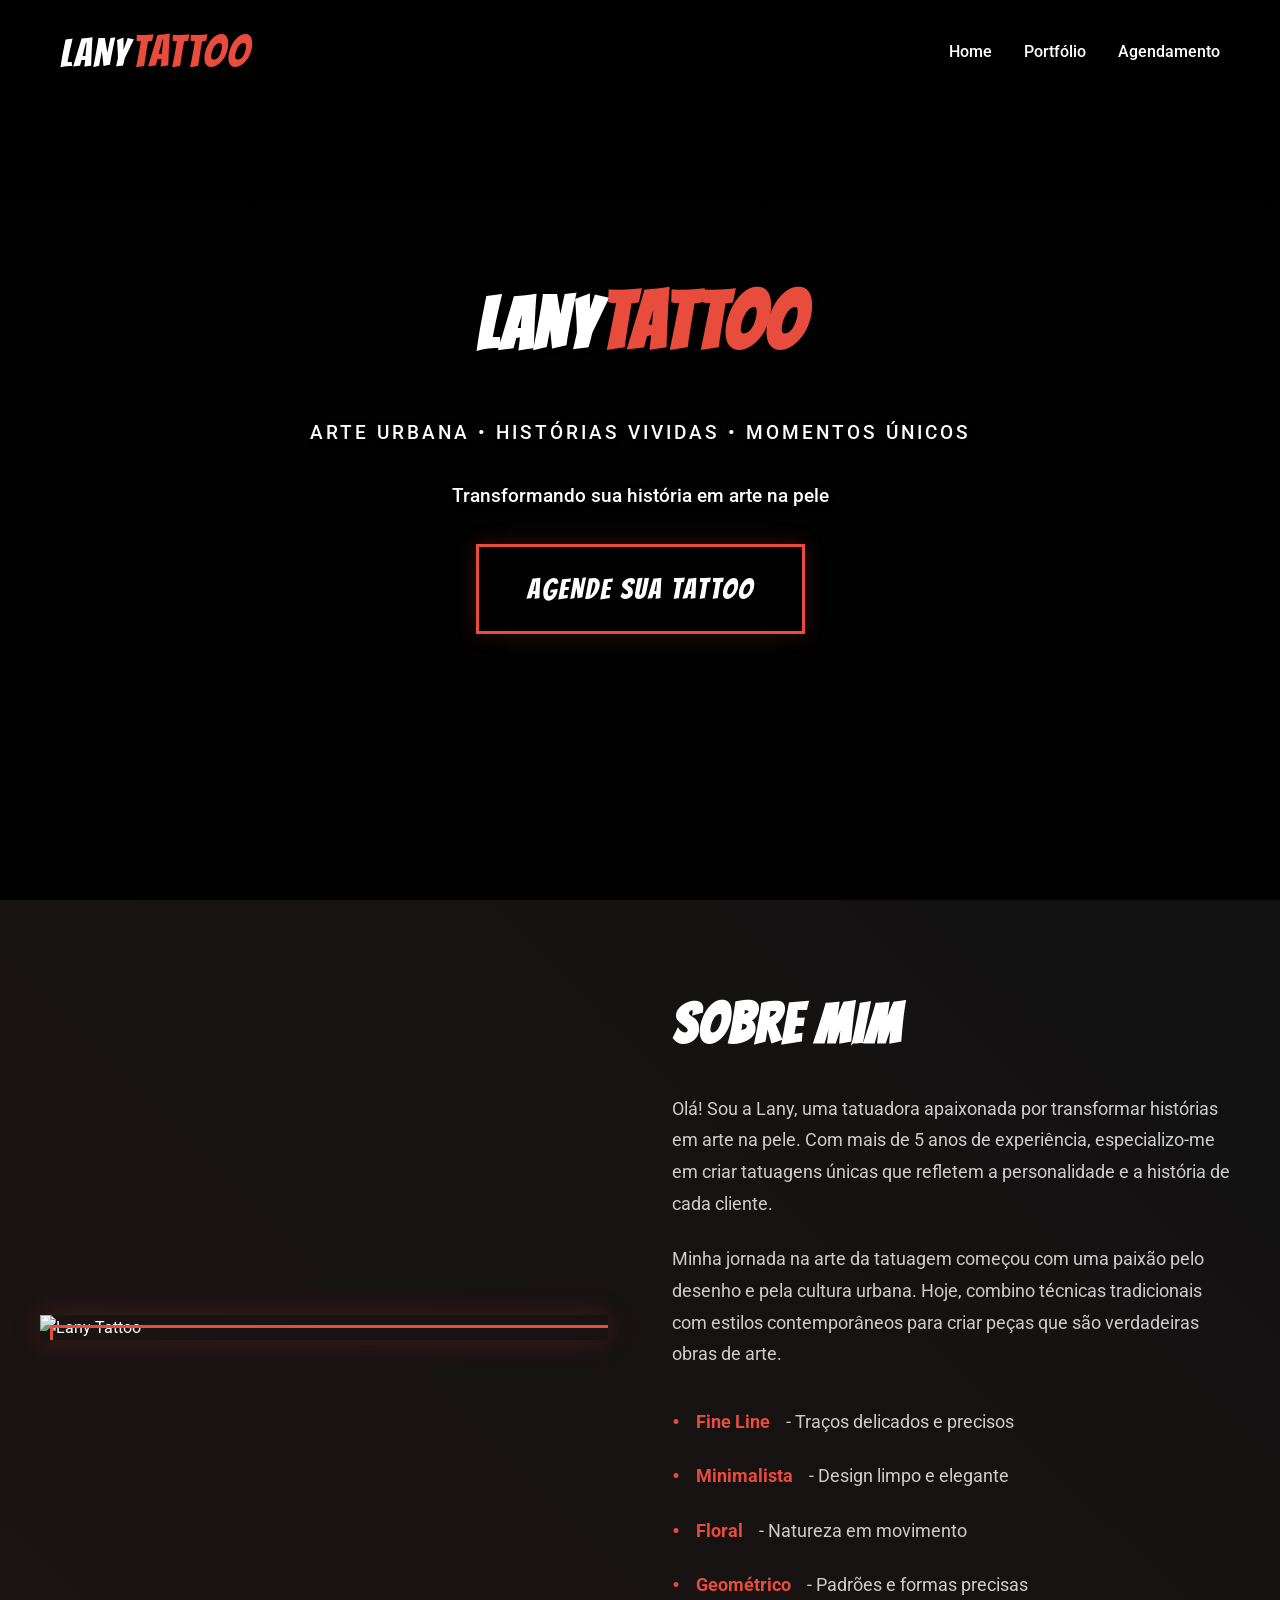
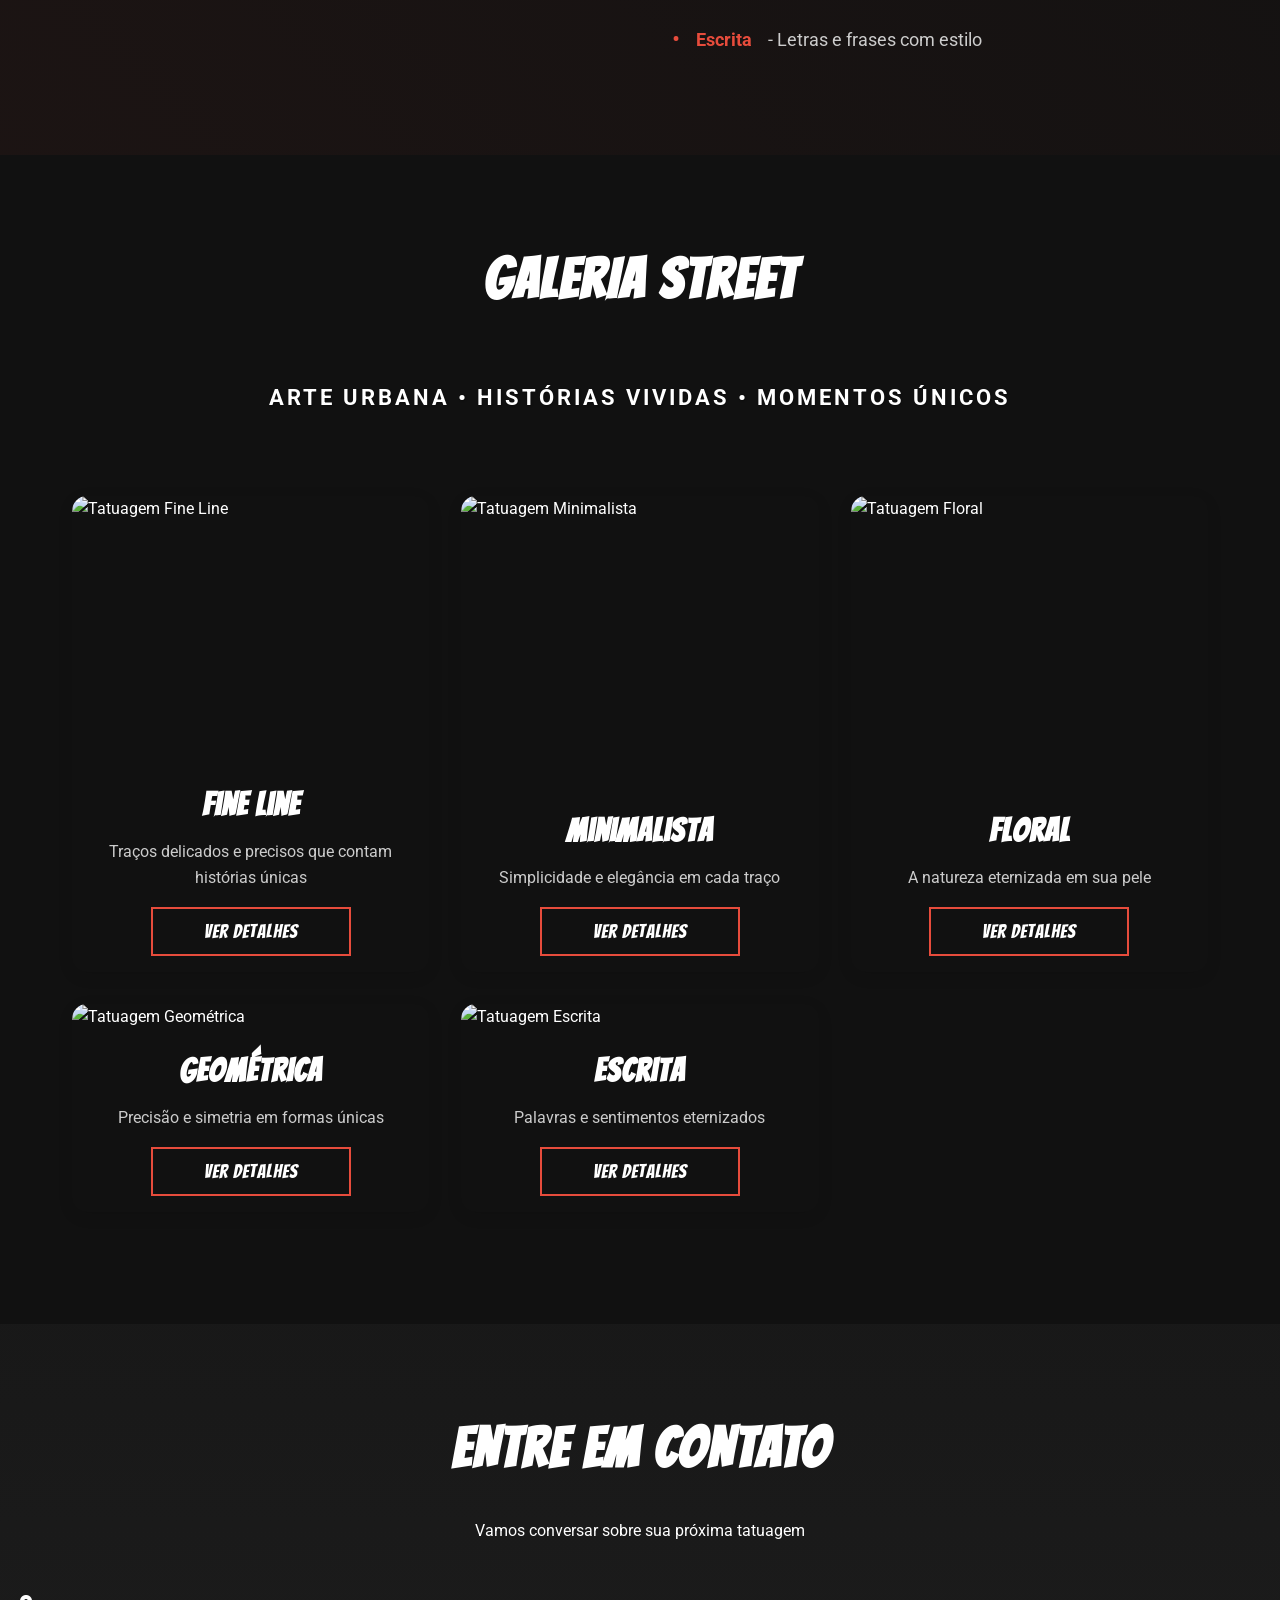
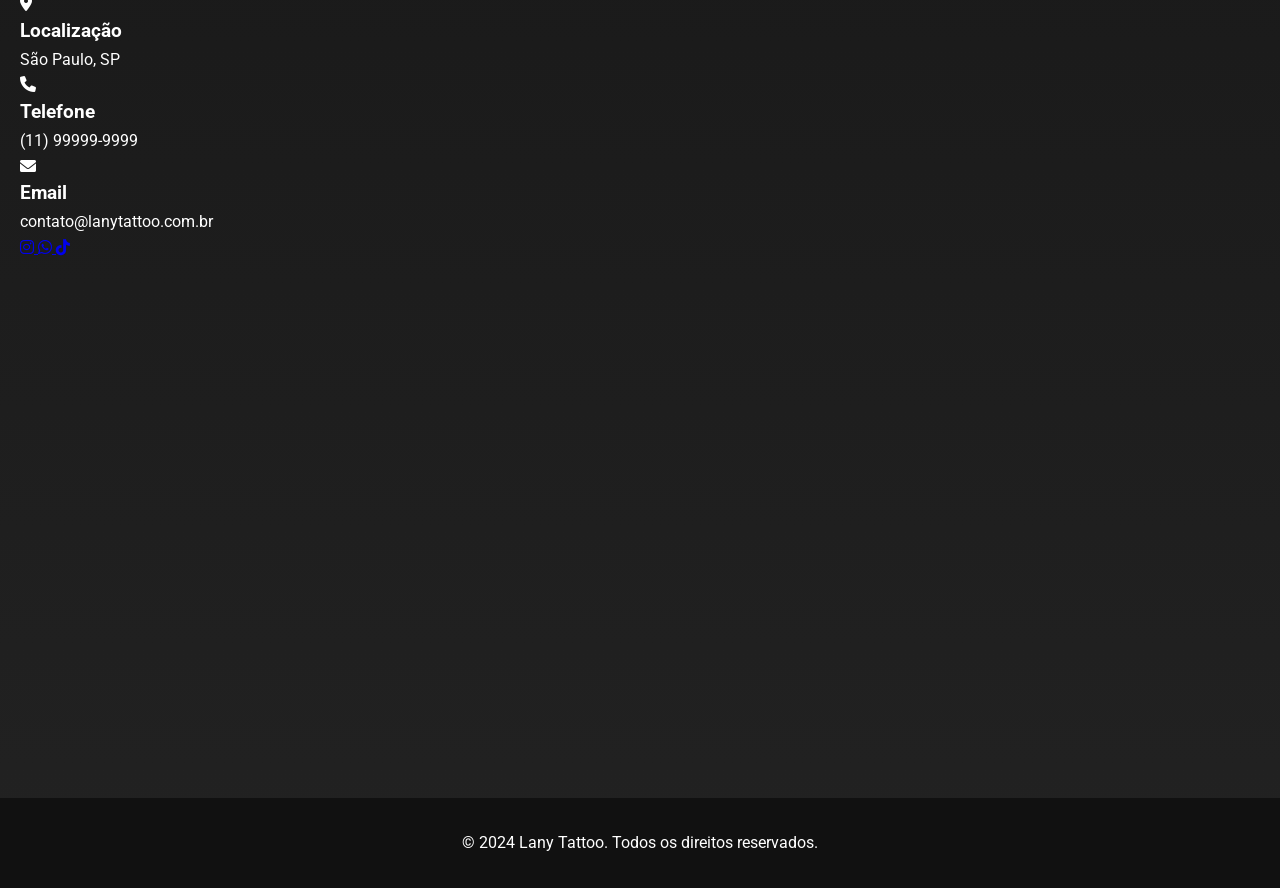
==== commit 24b9e229: "fix: Correção da exibição de imagens em dispositivos móveis" ====
--- a/index.html
+++ b/index.html
@@ -67,7 +67,7 @@
         <div class="gallery-container">
             <div class="gallery-card">
                 <div class="card-image">
-                    <img src="images/header/IMG_1313.JPG" alt="Tatuagem Fine Line" loading="lazy">
+                    <img src="images/header/IMG_1313.JPG" alt="Tatuagem Fine Line" loading="lazy" width="800" height="600">
                 </div>
                 <div class="card-content">
                     <h3>Fine Line</h3>
--- a/styles.css
+++ b/styles.css
@@ -674,10 +674,22 @@
         margin: 0 auto;
         max-width: 100%;
         width: 100%;
+        height: auto;
     }
 
     .card-image {
-        height: 250px;
+        height: 300px;
+        width: 100%;
+        position: relative;
+        overflow: hidden;
+    }
+
+    .card-image img {
+        width: 100%;
+        height: 100%;
+        object-fit: cover;
+        object-position: center;
+        display: block;
     }
 
     .gallery-card.expanded {
@@ -692,10 +704,19 @@
         transform: none;
         overflow-y: auto;
         -webkit-overflow-scrolling: touch;
+        background: var(--background);
     }
 
     .gallery-card.expanded .card-image {
-        height: 300px;
+        height: 400px;
+        width: 100%;
+    }
+
+    .gallery-card.expanded .card-image img {
+        width: 100%;
+        height: 100%;
+        object-fit: cover;
+        object-position: center;
     }
 
     .gallery-card.expanded .card-content {
@@ -833,11 +854,11 @@
     }
 
     .card-image {
-        height: 200px;
+        height: 250px;
     }
 
     .gallery-card.expanded .card-image {
-        height: 250px;
+        height: 300px;
     }
 
     .card-content h3 {
@@ -1027,24 +1048,25 @@
 .card-image {
     position: relative;
     overflow: hidden;
-    height: 300px;
+    width: 100%;
+    height: 100%;
 }
 
 .card-image img {
     width: 100%;
     height: 100%;
     object-fit: cover;
-    transition: transform 0.5s ease;
-    filter: grayscale(20%);
-}
-
-.gallery-card:hover .card-image img {
-    transform: scale(1.1);
-    filter: grayscale(0%);
+    object-position: center;
+    display: block;
+    transition: transform 0.3s ease;
+}
+
+.card-image:hover img {
+    transform: scale(1.05);
 }
 
 .card-content {
-    padding: 1.5rem;
+    padding: 1rem;
     text-align: center;
 }
 
@@ -1301,3 +1323,53 @@
     margin: 0 auto;
     display: block;
 }
+
+/* Ajustes gerais para imagens */
+.card-image {
+    position: relative;
+    overflow: hidden;
+    width: 100%;
+    height: 100%;
+}
+
+.card-image img {
+    width: 100%;
+    height: 100%;
+    object-fit: cover;
+    object-position: center;
+    display: block;
+    transition: transform 0.3s ease;
+}
+
+.card-image:hover img {
+    transform: scale(1.05);
+}
+
+/* Ajuste para garantir que as imagens carreguem corretamente */
+img {
+    max-width: 100%;
+    height: auto;
+    display: block;
+}
+
+/* Ajuste para o container de imagens */
+.gallery-container {
+    display: grid;
+    grid-template-columns: repeat(auto-fit, minmax(300px, 1fr));
+    gap: 2rem;
+    padding: 2rem;
+    max-width: 1200px;
+    margin: 0 auto;
+}
+
+/* Ajuste para o card base */
+.gallery-card {
+    background: var(--card-bg);
+    border-radius: 15px;
+    overflow: hidden;
+    box-shadow: 0 4px 15px rgba(0, 0, 0, 0.1);
+    transition: transform 0.3s ease;
+    height: 100%;
+    display: flex;
+    flex-direction: column;
+}
